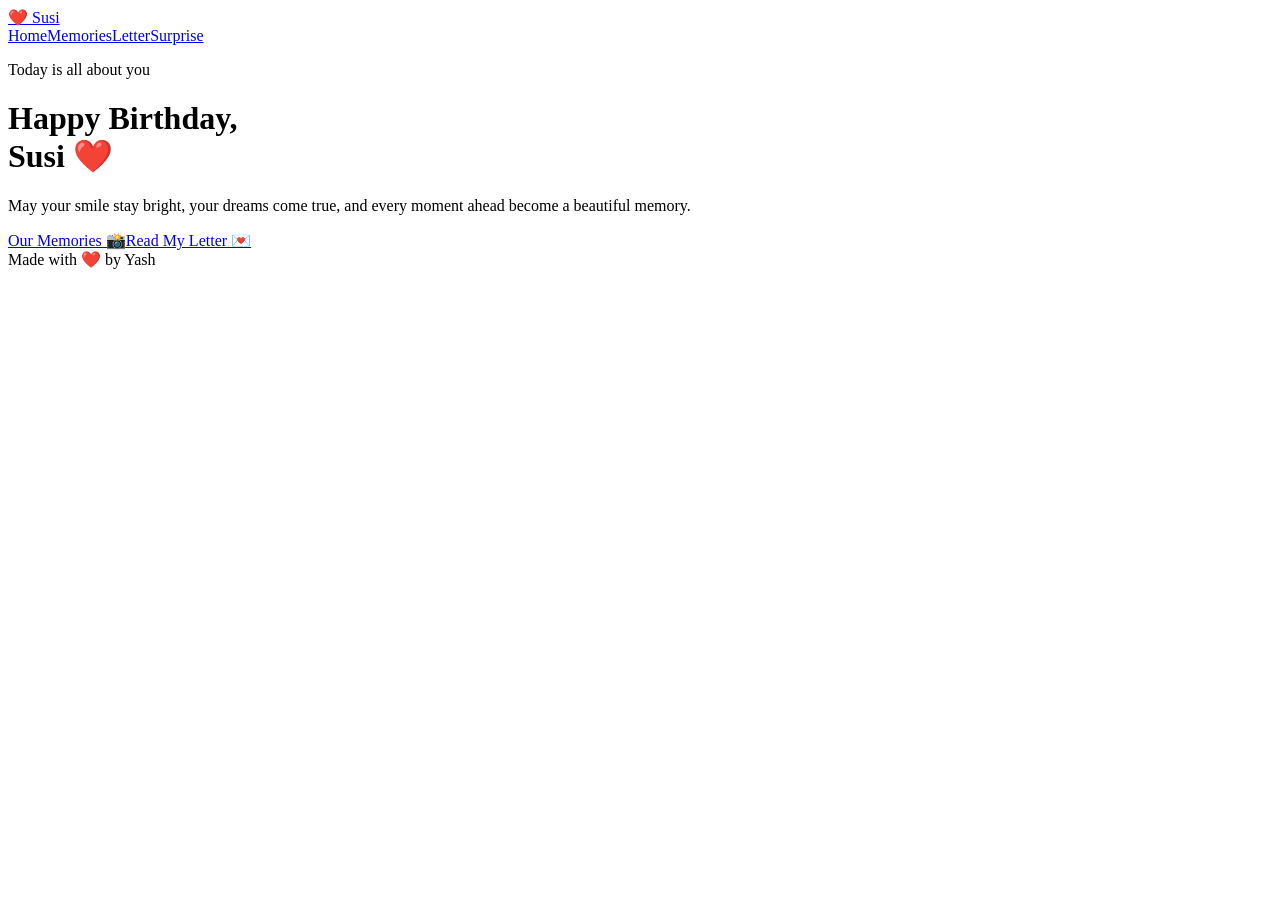
==== home.html @ 6a74083f "Add files via upload" ====
<!DOCTYPE html>
<html lang="en">
<head>
  <meta charset="UTF-8"><meta name="viewport" content="width=device-width, initial-scale=1.0">
  <title>Happy Birthday Susi ❤️</title><link rel="stylesheet" href="css/style.css">
</head>
<body>
  <div class="floating-hearts"></div>
  <header class="nav"><a href="home.html">❤️ Susi</a><nav><a class="active" href="home.html">Home</a><a href="memories.html">Memories</a><a href="letter.html">Letter</a><a href="surprise.html">Surprise</a></nav></header>
  <main class="page hero-page">
    <p class="eyebrow">Today is all about you</p>
    <h1 class="big-title">Happy Birthday,<br><span>Susi ❤️</span></h1>
    <p class="lead">May your smile stay bright, your dreams come true, and every moment ahead become a beautiful memory.</p>
    <div class="button-row"><a class="btn" href="memories.html">Our Memories 📸</a><a class="btn ghost" href="letter.html">Read My Letter 💌</a></div>
  </main>
  <footer>Made with ❤️ by Yash</footer>
  <script src="js/script.js"></script>
</body>
</html>
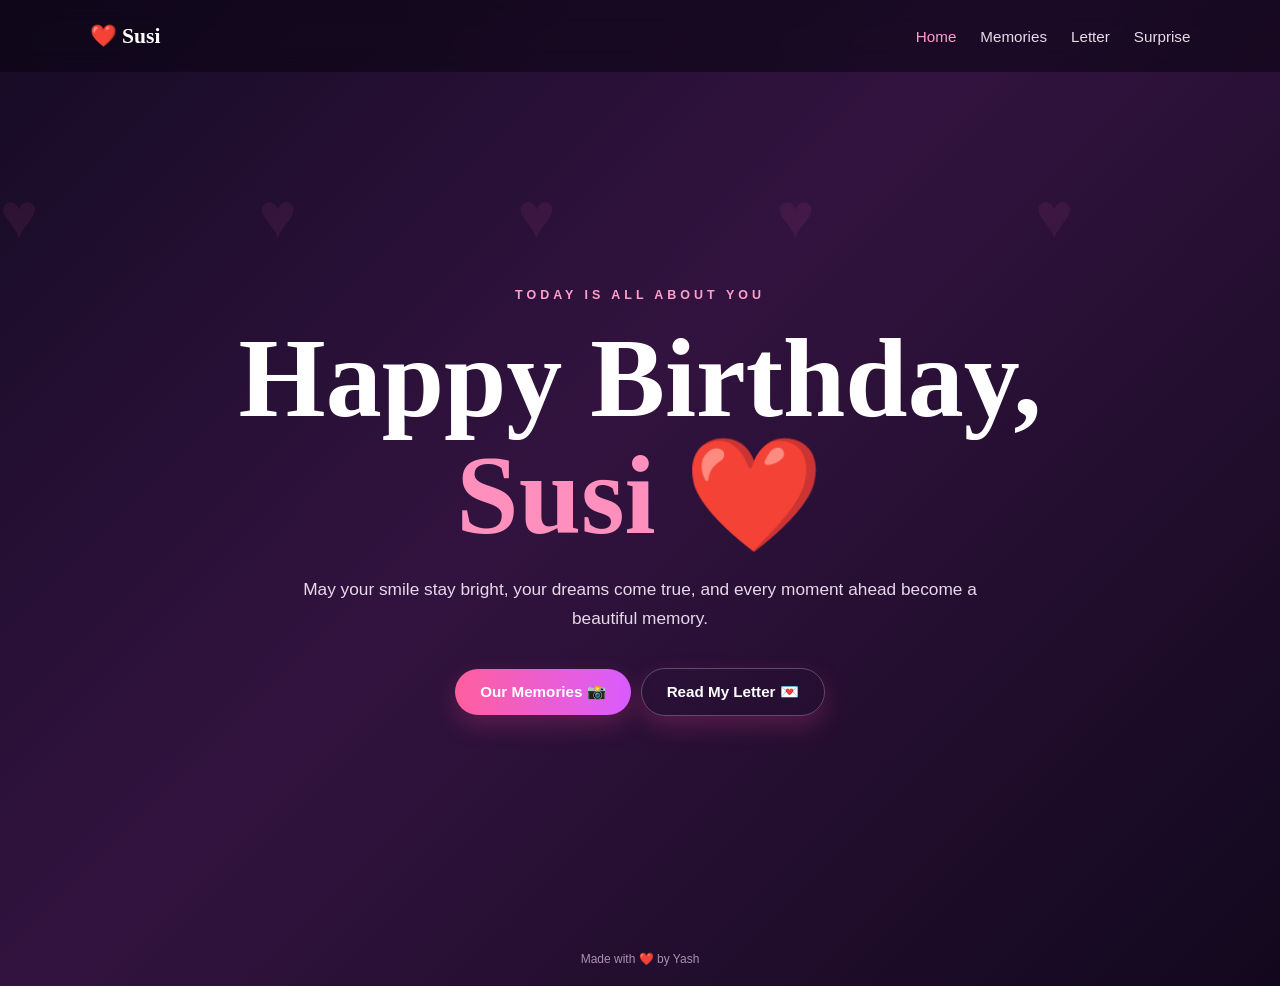
==== commit 5fd7a5db: "Update home.html" ====
--- a/home.html
+++ b/home.html
@@ -2,7 +2,7 @@
 <html lang="en">
 <head>
   <meta charset="UTF-8"><meta name="viewport" content="width=device-width, initial-scale=1.0">
-  <title>Happy Birthday Susi ❤️</title><link rel="stylesheet" href="css/style.css">
+  <title>Happy Birthday Susi ❤️</title><link rel="stylesheet" href="style.css">
 </head>
 <body>
   <div class="floating-hearts"></div>
@@ -14,6 +14,6 @@
     <div class="button-row"><a class="btn" href="memories.html">Our Memories 📸</a><a class="btn ghost" href="letter.html">Read My Letter 💌</a></div>
   </main>
   <footer>Made with ❤️ by Yash</footer>
-  <script src="js/script.js"></script>
+  <script src="script.js"></script>
 </body>
 </html>
--- a/style.css
+++ b/style.css
@@ -0,0 +1 @@
+*{box-sizing:border-box;margin:0;padding:0}html{scroll-behavior:smooth}body{font-family:Georgia,'Times New Roman',serif;min-height:100vh;color:#fff;background:linear-gradient(135deg,#160b25,#32133f 45%,#12081d);overflow-x:hidden}.nav{height:72px;padding:0 7%;display:flex;align-items:center;justify-content:space-between;background:rgba(10,5,18,.55);backdrop-filter:blur(12px);position:relative;z-index:5}.nav>a{font-size:1.35rem;color:#fff;text-decoration:none;font-weight:bold}.nav nav{display:flex;gap:24px}.nav nav a{color:#e8dbea;text-decoration:none;font-family:Arial,sans-serif;font-size:.95rem}.nav nav a:hover,.nav nav .active{color:#ff9fca}.page{width:min(1100px,90%);margin:0 auto;padding:90px 0}.hero,.hero-page{min-height:calc(100vh - 40px);display:flex;flex-direction:column;justify-content:center;align-items:center;text-align:center;padding:40px 20px;position:relative;z-index:2}.eyebrow{text-transform:uppercase;letter-spacing:4px;color:#ff9fca;font:700 .78rem Arial,sans-serif;margin-bottom:18px}.hero h1,.page h1{font-size:clamp(2.5rem,7vw,5.5rem);line-height:1.05;margin-bottom:20px}.big-title{font-size:clamp(3.5rem,9vw,7rem)!important}.big-title span{color:#ff8fbd}.subtitle,.lead{max-width:700px;color:#e6d9e9;font:1.08rem/1.7 Arial,sans-serif}.countdown{display:flex;gap:14px;margin:42px 0 25px;flex-wrap:wrap;justify-content:center}.countdown div{width:115px;padding:18px 10px;border:1px solid rgba(255,159,202,.35);background:rgba(255,255,255,.06);border-radius:18px;box-shadow:0 10px 30px rgba(0,0,0,.2)}.countdown span{display:block;font-size:2.6rem;font-weight:bold;color:#fff}.countdown small{font:12px Arial,sans-serif;text-transform:uppercase;letter-spacing:2px;color:#ffb9d4}.countdown-message{min-height:25px;color:#ffc8dc;font-family:Arial,sans-serif}.btn{display:inline-block;margin-top:20px;padding:14px 25px;border-radius:999px;text-decoration:none;background:linear-gradient(90deg,#ff5f9e,#d95cff);color:#fff;font:bold .95rem Arial,sans-serif;border:0;cursor:pointer;box-shadow:0 10px 25px rgba(255,70,150,.22);transition:.25s}.btn:hover{transform:translateY(-3px);filter:brightness(1.08)}.btn.disabled{opacity:.35;pointer-events:none}.btn.ghost{background:transparent;border:1px solid rgba(255,255,255,.25);margin-left:10px}.button-row{margin-top:15px}.gallery{display:grid;grid-template-columns:repeat(2,1fr);gap:25px;margin:45px 0}.memory-card{background:rgba(255,255,255,.07);border:1px solid rgba(255,255,255,.12);border-radius:24px;padding:16px;box-shadow:0 15px 40px rgba(0,0,0,.18)}.photo-placeholder{height:260px;border-radius:18px;background:linear-gradient(135deg,#4b1d55,#a73b73);display:grid;place-items:center;font-size:4rem}.memory-card h3{font-size:1.5rem;margin:18px 5px 7px}.memory-card p{font:14px/1.6 Arial,sans-serif;color:#d9c9dc;margin:0 5px 10px}.center{text-align:center}.letter-page{max-width:850px}.letter{margin:45px auto;background:#fff9fc;color:#42223d;border-radius:8px;padding:50px;max-width:760px;box-shadow:0 20px 70px rgba(0,0,0,.3);font-size:1.08rem;line-height:1.9}.letter p{margin-bottom:20px}.signature{font-weight:bold;color:#9d3269;margin-top:30px}.surprise-content{text-align:center;min-height:calc(100vh - 120px)}.gift{background:none;border:0;font-size:9rem;cursor:pointer;filter:drop-shadow(0 15px 20px rgba(0,0,0,.3));transition:.3s;animation:bounce 1.8s infinite}.gift:hover{transform:scale(1.12)}.surprise-message{max-width:650px;margin:20px auto;padding:35px;border-radius:28px;background:rgba(255,255,255,.09);border:1px solid rgba(255,159,202,.3)}.surprise-message h2{font-size:2.5rem;color:#ff9fca;margin:15px}.surprise-message p{font:1rem/1.7 Arial,sans-serif;color:#eaddea}.hidden{display:none}.confetti{font-size:2rem;letter-spacing:10px}footer{text-align:center;padding:20px;color:#aa91ae;font:12px Arial,sans-serif}.stars,.stars:before,.stars:after{position:fixed;inset:0;content:'';pointer-events:none}.stars{background-image:radial-gradient(#fff 1px,transparent 1px);background-size:80px 80px;opacity:.12}.floating-hearts:before{content:'♥  ♥  ♥  ♥  ♥';position:fixed;top:20%;left:0;width:100%;font-size:4rem;letter-spacing:8vw;color:rgba(255,105,160,.08);pointer-events:none;animation:float 8s ease-in-out infinite}@keyframes bounce{0%,100%{transform:translateY(0)}50%{transform:translateY(-18px)}}@keyframes float{50%{transform:translateY(-30px)}}@media(max-width:700px){.nav{height:auto;padding:18px 5%;gap:15px;flex-direction:column}.nav nav{gap:13px;flex-wrap:wrap;justify-content:center}.countdown div{width:82px}.countdown span{font-size:1.9rem}.gallery{grid-template-columns:1fr}.photo-placeholder{height:220px}.letter{padding:28px 22px}.button-row{display:flex;flex-direction:column}.btn.ghost{margin-left:0}.hero h1,.page h1{font-size:2.8rem}.gift{font-size:7rem}}
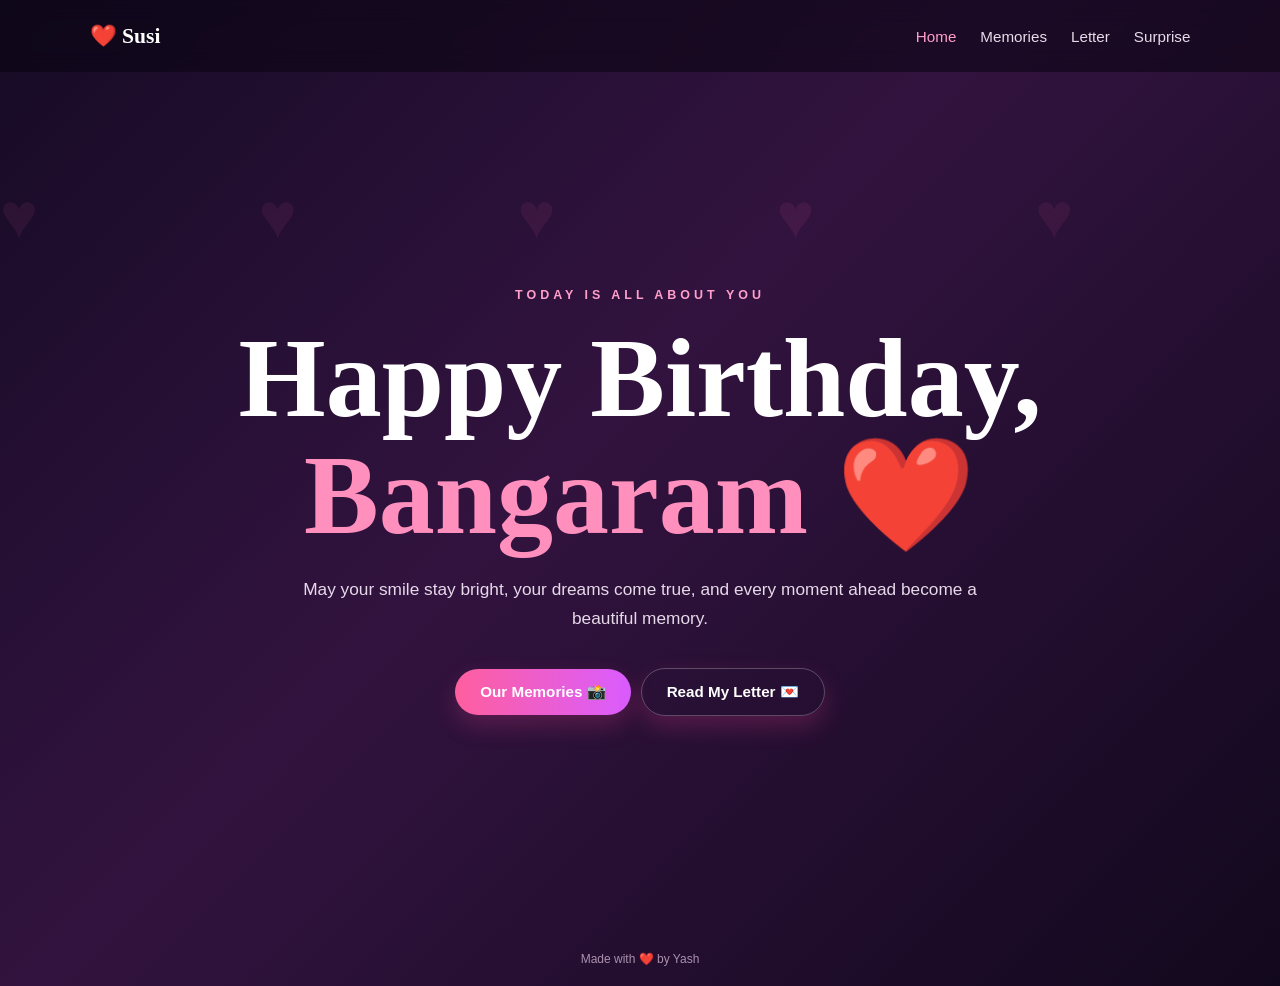
==== commit def721f9: "Update home.html" ====
--- a/home.html
+++ b/home.html
@@ -2,14 +2,14 @@
 <html lang="en">
 <head>
   <meta charset="UTF-8"><meta name="viewport" content="width=device-width, initial-scale=1.0">
-  <title>Happy Birthday Susi ❤️</title><link rel="stylesheet" href="style.css">
+  <title>Happy Birthday Bangaram ❤️</title><link rel="stylesheet" href="style.css">
 </head>
 <body>
   <div class="floating-hearts"></div>
   <header class="nav"><a href="home.html">❤️ Susi</a><nav><a class="active" href="home.html">Home</a><a href="memories.html">Memories</a><a href="letter.html">Letter</a><a href="surprise.html">Surprise</a></nav></header>
   <main class="page hero-page">
     <p class="eyebrow">Today is all about you</p>
-    <h1 class="big-title">Happy Birthday,<br><span>Susi ❤️</span></h1>
+    <h1 class="big-title">Happy Birthday,<br><span>Bangaram ❤️</span></h1>
     <p class="lead">May your smile stay bright, your dreams come true, and every moment ahead become a beautiful memory.</p>
     <div class="button-row"><a class="btn" href="memories.html">Our Memories 📸</a><a class="btn ghost" href="letter.html">Read My Letter 💌</a></div>
   </main>
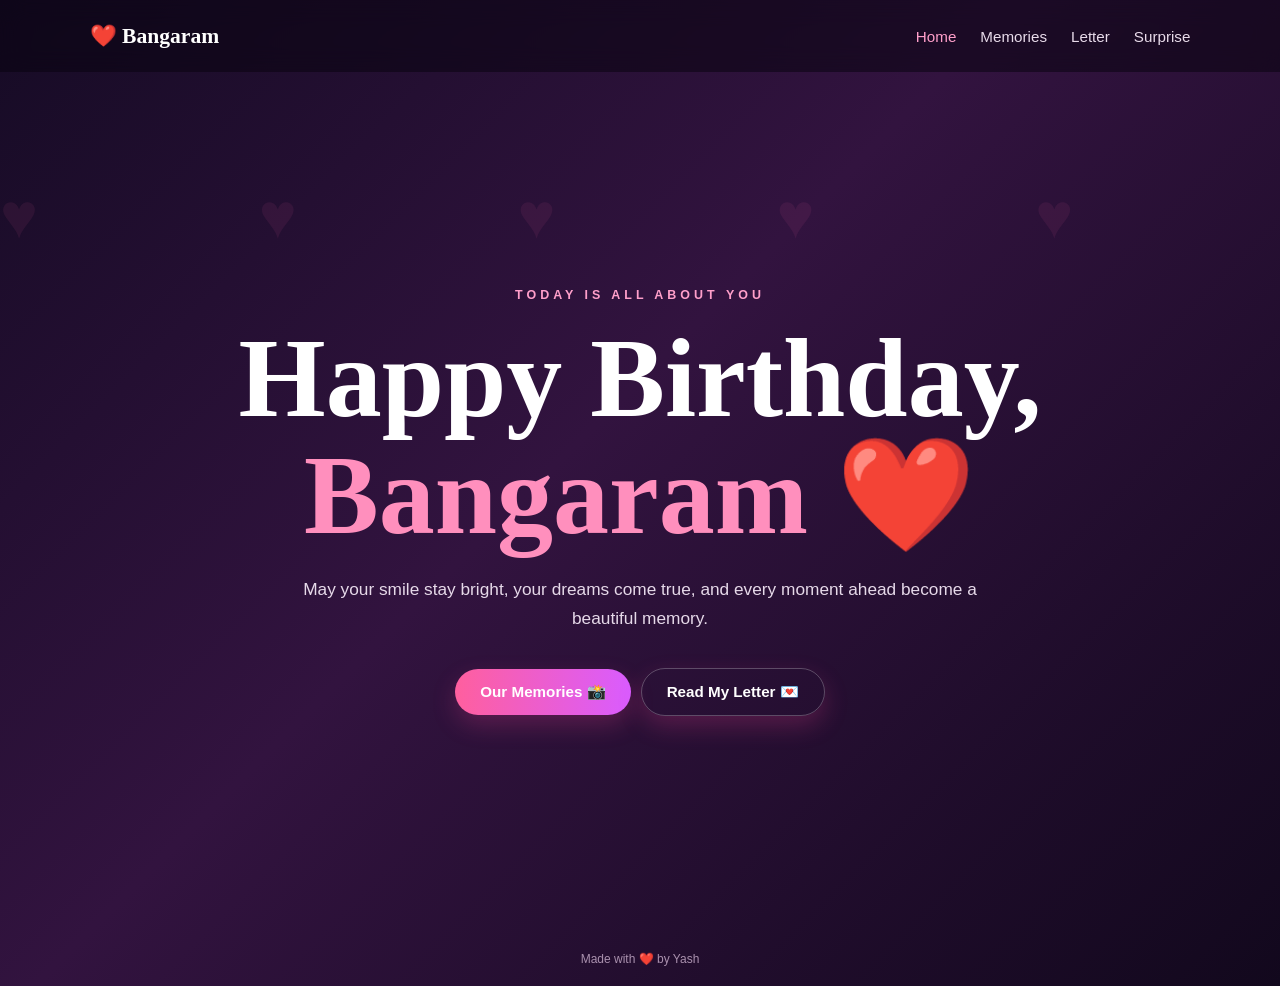
==== commit e0255c78: "Update home.html" ====
--- a/home.html
+++ b/home.html
@@ -6,7 +6,7 @@
 </head>
 <body>
   <div class="floating-hearts"></div>
-  <header class="nav"><a href="home.html">❤️ Susi</a><nav><a class="active" href="home.html">Home</a><a href="memories.html">Memories</a><a href="letter.html">Letter</a><a href="surprise.html">Surprise</a></nav></header>
+  <header class="nav"><a href="home.html">❤️ Bangaram</a><nav><a class="active" href="home.html">Home</a><a href="memories.html">Memories</a><a href="letter.html">Letter</a><a href="surprise.html">Surprise</a></nav></header>
   <main class="page hero-page">
     <p class="eyebrow">Today is all about you</p>
     <h1 class="big-title">Happy Birthday,<br><span>Bangaram ❤️</span></h1>
